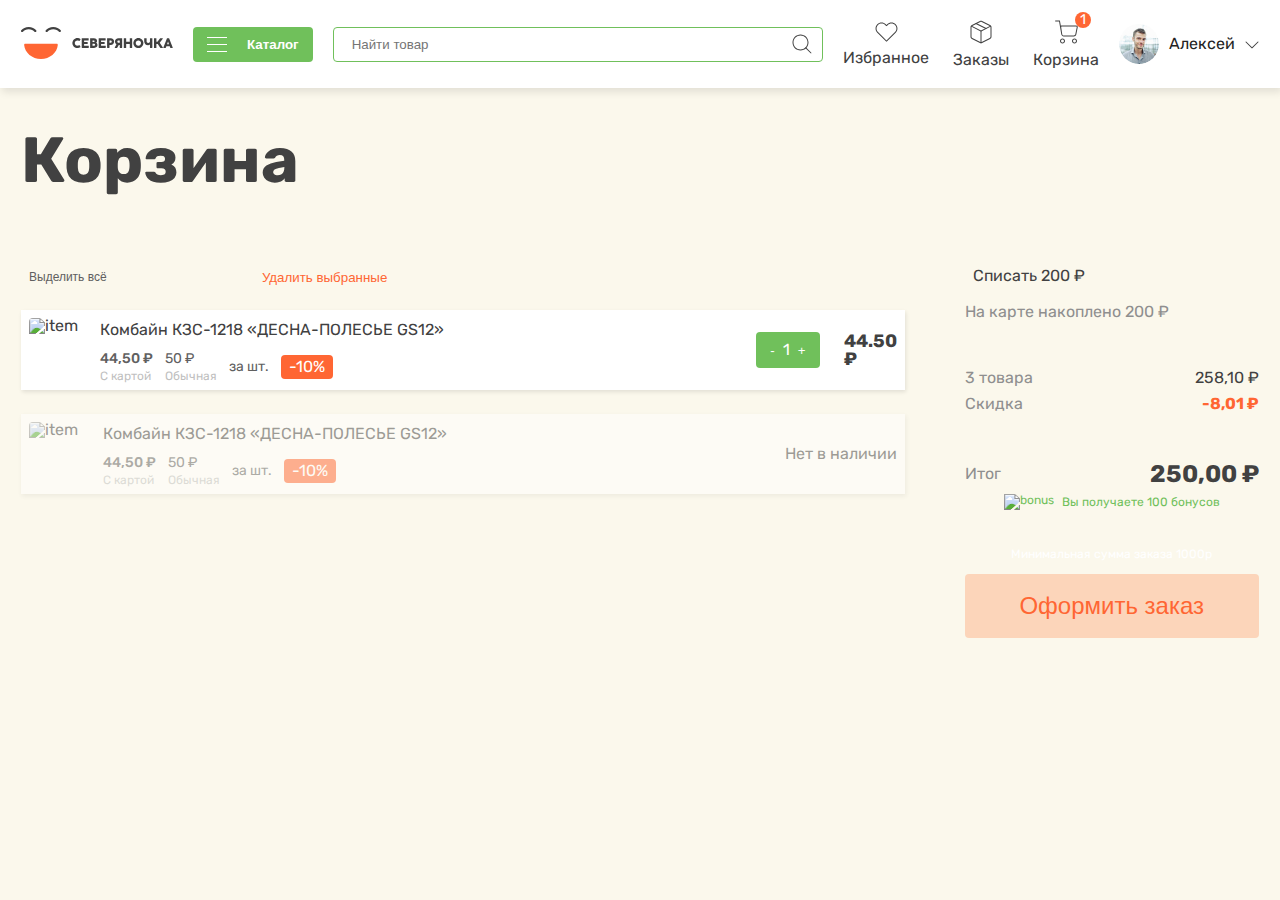
==== severyanochka-main/basket.html @ 19a885de "Add files via upload" ====
<!DOCTYPE html>
<html lang="en">
	<head>
		<meta charset="UTF-8" />
		<meta name="viewport" content="width=device-width, initial-scale=1.0" />
		<meta
			name="description"
			content="Северяночка. Магазин по доставке продуктов. Доставка от 1000₽ бесплатно"
		/>
		<meta
			name="keywords"
			content="северяночка, магазин, по доставке, продукты, доставка, от 1000₽, бесплатно"
		/>
		<link rel="stylesheet" href="./css/style.css" />
		<link rel="stylesheet" href="./css/cart.css" />
		<script
			src="https://api-maps.yandex.ru/2.1/?apikey=986d3b28-31ba-4d84-a902-6e0356fbd76c&lang=ru_RU"
			type="text/javascript"
		></script>
		<title>Северяночка</title>
	</head>
	<body>
		<div class="wrapper">
			<header class="header">
				<div class="container">
					<div class="header__body">
						<a href="index.html" class="header__logo">
							<img
								class="header__logo_big"
								src="img/logo.svg"
								alt="Северяночка"
							/>
							<img class="header__logo_small" src="img/icon.svg" alt=":)" />
						</a>
						<!-- Каталог -->
						<div data-spollers class="header__catalog catalog">
							<button data-spoller class="catalog__button button" type="button">
								<div class="burger">
									<span class="burger__line burger__line--top"></span
									><span class="burger__line burger__line--middle"></span
									><span class="burger__line burger__line--bottom"></span>
								</div>
								<span class="catalog__button_text">Каталог</span>
							</button>
							<ul class="catalog__list">
								<li class="catalog__item">
									<a href="#" class="catalog__link">Молоко</a>
								</li>
								<li class="catalog__item">
									<a href="#" class="catalog__link">Молоко</a>
								</li>
								<li class="catalog__item">
									<a href="#" class="catalog__link">Молоко</a>
								</li>
								<li class="catalog__item">
									<a href="#" class="catalog__link">Молоко</a>
								</li>
								<li class="catalog__item">
									<a href="#" class="catalog__link">Молоко</a>
								</li>
								<li class="catalog__item">
									<a href="#" class="catalog__link">Молоко</a>
								</li>
								<li class="catalog__item">
									<a href="#" class="catalog__link">Молоко</a>
								</li>
								<li class="catalog__item">
									<a href="#" class="catalog__link">Молоко</a>
								</li>
								<li class="catalog__item">
									<a href="#" class="catalog__link">Молоко</a>
								</li>
								<li class="catalog__item">
									<a href="#" class="catalog__link">Молоко</a>
								</li>
								<li class="catalog__item">
									<a href="#" class="catalog__link">Молоко</a>
								</li>
								<li class="catalog__item">
									<a href="#" class="catalog__link">Молоко</a>
								</li>
								<li class="catalog__item">
									<a href="#" class="catalog__link">Молоко</a>
								</li>
								<li class="catalog__item">
									<a href="#" class="catalog__link">Молоко</a>
								</li>
							</ul>
						</div>
						<!--  -->

						<!-- Поиск -->
						<form action="#" method="get" class="header__search search field">
							<input
								autocomplete="off"
								type="text"
								name="term"
								placeholder="Найти товар"
								class="search__field"
							/>
							<button class="search__button" type="submit">
								<img src="img/icons/search.svg" alt="Поиск" />
							</button>

							<ul class="search__list"></ul>
						</form>
						<!--  -->

						<!-- Actions -->
						<div class="header__actions actions">
							<ul class="actions__list">
								<li class="actions__item">
									<a href="#" class="actions__link">
										<img src="img/icons/actions/01.svg" alt="01" />
										<span class="actions__text">Избранное</span></a
									>
								</li>
								<li class="actions__item">
									<a href="#" class="actions__link">
										<img src="img/icons/actions/02.svg" alt="02" />
										<span class="actions__text">Заказы</span></a
									>
								</li>
								<li data-count="1" class="actions__item">
									<a href="#" class="actions__link">
										<img src="img/icons/actions/03.svg" alt="03" />
										<span class="actions__text">Корзина</span></a
									>
								</li>
							</ul>
						</div>
						<!--  -->

						<!-- Личный кабинет (ЛК) -->
						<div data-spollers class="header__account account">
							<div class="account__body" data-spoller>
								<img
									src="img/avatar.jpg"
									alt="avatar"
									class="account__avatar"
								/>
								<div class="account__info">
									<div class="account__name">Алексей</div>
									<button class="account__button" type="button">
										<img src="img/icons/arrow-down.svg" alt="arrow-down" />
									</button>
								</div>
							</div>
							<ul class="account__list">
								<li class="account__item">
									<a href="#" class="account__link">Панель управления</a>
								</li>
								<li class="account__item">
									<a href="#" class="account__link">Уведомления</a>
								</li>
								<li class="account__item">
									<a href="#" class="account__link">Выйти</a>
								</li>
							</ul>
						</div>
						<!--  -->
					</div>
				</div>
			</header>
			<main class="page">
				<section class="page__cart cart">
					<div class="container">
						<h1 class="cart__title">Корзина</h1>
						<div class="cart__body">
							<div class="cart__block">
								<ul class="cart__controls">
									<li class="cart__control">
										<button type="button" class="cart__select">
											<div class="button-icon minus active"></div>
											<span>Выделить всё</span>
										</button>
									</li>
									<li class="cart__control">
										<button type="button" class="cart__delete">
											Удалить выбранные
										</button>
									</li>
								</ul>
								<div class="cart__items">
									<article class="cart__item item-cart">
										<button
											class="item-cart__selector button-icon active"
										></button>
										<img
											class="item-cart__image"
											src="img/cart/01.png"
											alt="item"
										/>
										<div class="item-cart__body">
											<h3 class="item-cart__title">
												Комбайн КЗС-1218 «ДЕСНА-ПОЛЕСЬЕ GS12»
											</h3>
											<div class="item-cart__info">
												<div
													data-price-with-card="44,50"
													class="item-cart__price-with-card"
												>
													<span> 44,50 ₽ </span>
													<span> С картой </span>
												</div>
												<div
													data-price-without-card="50"
													class="item-cart__price-without-card"
												>
													<span> 50 ₽ </span>
													<span> Обычная </span>
												</div>

												<span> за шт. </span>
												<div
													class="item-cart__discount"
													data-discount="-10%"
												></div>
											</div>
										</div>
										<div class="item-cart__actions">
											<div class="item-cart__counter button">
												<button
													type="button"
													class="item-cart__counter-btn item-cart__counter-reduce"
												>
													-
												</button>
												<span
													data-counter="1"
													class="item-cart__counter-value"
												></span>
												<button
													type="button"
													class="item-cart__counter-btn item-cart__counter-increase"
												>
													+
												</button>
											</div>
											<!-- В JavaScript будет идти автоматический расчёт -->
											<div class="item-cart__price">₽</div>
										</div>
									</article>
									<article class="cart__item item-cart out-of-stock">
										<button class="item-cart__selector button-icon"></button>
										<img
											class="item-cart__image"
											src="img/cart/01.png"
											alt="item"
										/>
										<div class="item-cart__body">
											<h3 class="item-cart__title">
												Комбайн КЗС-1218 «ДЕСНА-ПОЛЕСЬЕ GS12»
											</h3>
											<div class="item-cart__info">
												<div
													data-price-with-card="44,50"
													class="item-cart__price-with-card"
												>
													<span> 44,50 ₽ </span>
													<span> С картой </span>
												</div>
												<div
													data-price-without-card="50"
													class="item-cart__price-without-card"
												>
													<span> 50 ₽ </span>
													<span> Обычная </span>
												</div>

												<span> за шт. </span>
												<div
													class="item-cart__discount"
													data-discount="-10%"
												></div>
											</div>
										</div>
										<div class="item-cart__actions">
											<div class="item-cart__out-of-stock">Нет в наличии</div>
										</div>
									</article>
								</div>
							</div>

							<form method="get" class="cart__control control-cart">
								<div class="control-cart__bonus">
									<div class="control-cart__agree">
										<div class="switch"></div>

										<span> Списать 200 ₽ </span>

									</div>
									<div class="control-cart__capital">
										На карте накоплено 200 ₽
									</div>
									
								</div>

								<div class="control-cart__calc">
									<ul class="control-cart__list">
										<li class="control-cart__item">
											<span class="control-cart__item-title">3 товара</span>
											<span class="control-cart__item-value">258,10 ₽ </span>
										</li>
										<li class="control-cart__item">
											<span class="control-cart__item-title">Скидка</span>
											<span
												class="control-cart__item-value control-cart__item-value--highlighted"
												>-8,01 ₽
											</span>
										</li>
									</ul>
								</div>
								<div class="control-cart__result">
									<div class="control-cart__amount">
										<div class="control-cart__amount-title">Итог</div>
										<div class="control-cart__amount-value">250,00 ₽</div>
									</div>
									<div class="control-cart__getting-bonus">
										<img src="img/icons/cart/bonus.svg" alt="bonus" />
										Вы получаете 100 бонусов
									</div>
									<div class="control-cart__alert">
										Минимальная сумма заказа 1000р
									</div>
									<button class="control-cart__button" type="submit">
										Оформить заказ
									</button>
								</div>
							</form>
						</div>
					</div>
				</section>
			</main>

			<!-- Мобильная навигация -->
			<nav class="mobile-navbar actions">
				<div class="mobile-navbar__wrapper">
					<a href="#" class="mobile-navbar__link">
						<img src="img/icons/actions/burger.svg" alt="Каталог" />
						<span class="actions__text">Каталог</span></a
					>
					<a href="#" class="mobile-navbar__link">
						<img src="img/icons/actions/01.svg" alt="01" />
						<span class="actions__text">Избранное</span></a
					>
					<a href="#" class="mobile-navbar__link">
						<img src="img/icons/actions/02.svg" alt="02" />
						<span class="actions__text">Заказы</span></a
					>
					<a href="#" class="mobile-navbar__link">
						<img src="img/icons/actions/03.svg" alt="03" />
						<span class="actions__text">Корзина</span></a
					>
					<button
						class="mobile-navbar__link mobile-navbar__account"
						type="button"
					>
						<img src="img/avatar.jpg" alt="avatar" class="account__avatar" />
					</button>
				</div>
			</nav>
		</div>
		<script src="./js/main.js" type="module"></script>
		<script src="./js/search.js" type="module"></script>
		<script src="./js/maps.js" type="module"></script>
		<script src="./js/products.js" type="module"></script>
		<script src="./js/cart.js" type="module"></script>
	</body>
</html>
---- severyanochka-main/css/style.css ----
/* Шрифт */
@import url("https://fonts.googleapis.com/css2?family=Rubik:ital,wght@0,300..900;1,300..900&display=swap");

@import "./variables.css";
@import "./nullstyles.css";
@import "./header.css";
@import "./mobile-navbar.css";
@import "./primitives/index.css";
@import "./home-sections/product.css";
@import "./home-sections/products.css";
@import "./footer.css";
@import "./articles.css";
@import "./search.css";
@import "./catalog.css";

html,
body {
  width: 100%;
  height: 100%;
  font-family: Rubik;
}

.container {
  max-width: calc(var(--container) + (var(--padding) * 2));
  margin: 0 auto;
  padding: 0 var(--padding);
}

body {
  background: var(--background);
  color: var(--foreground);
  font-family: var(--font);
  font-size: var(--default-size);
}

.button {
  background-color: var(--green);
  color: var(--white);
  border-radius: 4px;
  padding: 10px 14px;
}
.button-outline {
  background-color: transparent;
  color: var(--green);
  border: 1px solid var(--green);
  transition: all 0.3s;
}
.button-outline:hover {
  background-color: var(--primary);
  color: var(--white);
  border: 1px solid var(--primary);
}

.field {
  border: 1px solid var(--green);
  color: var(--gray);
  border-radius: 4px;
  padding: 8px 16px;
}

.title {
  font-size: 36px;
  font-weight: 700;
  line-height: 54px;
}

.swiper {
  width: min(var(--container), 100vw);
  overflow: hidden;
}

.page-section {
  padding-top: 80px;
}
---- severyanochka-main/css/cart.css ----
.page__cart {
}

.cart {
}

.container {
}

.cart__title {
	font-weight: 700;
	font-size: 64px;
	line-height: 150%;
	margin-top: 24px;
	margin-bottom: 60px;
}

.cart__body {
	display: flex;
	gap: 60px;
}

.cart__block {
	flex: 0 1 75%;
}

.cart__controls {
	display: flex;
	align-items: center;
	gap: 20px;
	margin-bottom: 24px;
}

.cart__control {
	flex: 0 1 25%;
}

.cart__select {
	font-weight: 400;
	font-size: 12px;
	line-height: 150%;
	color: var(--light-foreground);
	display: flex;
	align-items: center;
	gap: 8px;
}

.cart__delete {
	color: #ff6633;
}

.cart__items {
	display: flex;
	gap: 24px;
	flex-direction: column;
}

.cart__item {
}

.item-cart {
	position: relative;
	box-shadow: 1px 2px 4px 0px #0000001a;
	background-color: #fff;
	padding: 8px;
	display: flex;
	gap: 12px;
}
.item-cart.out-of-stock {
	opacity: 0.5;
}

.item-cart__selector {
	position: absolute;
	top: -8px;
	left: 8px;
}

.item-cart__image {
	width: 80px;
	height: 60px;
	object-fit: cover;
	border-radius: 4px;
}

.item-cart__body {
	width: 100%;
}

.item-cart__title {
	font-weight: 400;
	font-size: 16px;
	line-height: 150%;
	margin-bottom: 10px;
}

.item-cart__info {
	display: flex;
	align-items: center;
	gap: 12px;
	color: var(--light-foreground);
	font-size: 14px;
}

.item-cart__price-with-card {
	display: flex;
	flex-direction: column;
	gap: 4px;
}
.item-cart__price-with-card span:nth-child(1) {
	font-weight: 500;
}
.item-cart__price-with-card span:nth-child(2) {
	font-size: 12px;
	color: var(--less-light);
}
.item-cart__price-without-card {
	display: flex;
	flex-direction: column;
	gap: 4px;
}
.item-cart__price-without-card span:nth-child(2) {
	font-size: 12px;
	color: var(--less-light);
}

.item-cart__discount {
	padding: 4px 8px;
	background-color: var(--primary);
	border-radius: 4px;
	display: flex;
	align-items: center;
	justify-content: center;
}
.item-cart__discount:before {
	content: attr(data-discount);
	font-size: 16px;
	color: var(--white);
}

.item-cart__actions {
	display: flex;
	align-items: center;
	gap: 24px;
}

.item-cart__counter {
	display: flex;
	align-items: center;
	gap: 8px;
}

.item-cart__counter {
	display: flex;
	align-items: center;
	gap: 8px;
}
.item-cart__counter-btn {
	color: var(--white);
}
.item-cart__counter-value:before {
	content: attr(data-counter);
	font-size: 16px;
	color: var(--white);
}

.item-cart__price {
	font-weight: 700;
	font-size: 18px;
}
.item-cart__out-of-stock {
	font-size: 16px;
	white-space: nowrap;
}
.control-cart {
	display: flex;
	flex-direction: column;
	gap: 50px;
}
.control-cart__bonus {
	display: flex;
	flex-direction: column;
	gap: 20px;
}

.control-cart__agree {
	display: flex;
	align-items: center;
	gap: 8px;
}

.control-cart__capital {
	color: var(--gray);
}

.control-cart__calc {
}

.control-cart__list {
	display: flex;
	flex-direction: column;
	gap: 10px;
}

.control-cart__item {
	display: flex;
	align-items: center;
	gap: 10px;
	width: 100%;
	justify-content: space-between;
}

.control-cart__item-title {
	color: var(--gray);
}

.control-cart__item-value {
}

.control-cart__item-value--highlighted {
	color: var(--primary);
	font-weight: 700;
}

.control-cart__result {
	display: inline-flex;
	flex-direction: column;
	gap: 8px;
}

.control-cart__amount {
	display: flex;
	align-items: center;
	gap: 10px;
	width: 100%;
	justify-content: space-between;
}

.control-cart__amount-title {
	color: var(--gray);
}

.control-cart__amount-value {
	font-weight: 700;
	font-size: 24px;
}

.control-cart__getting-bonus {
	color: var(--green);
	display: flex;
	align-items: center;
	gap: 8px;
	font-size: 12px;
	justify-content: center;
	margin-bottom: 24px;
}

.control-cart__alert {
	background-color: var(--error);
	padding: 3px 8px;
	border-radius: 4px;
	color: var(--white);
	font-size: 12px;
	line-height: 150%;
	text-align: center;
}

.control-cart__button {
	background-color: #fcd5ba;
	color: var(--primary);
	padding: 18px 16px;
	border-radius: 4px;
	font-size: 24px;
}
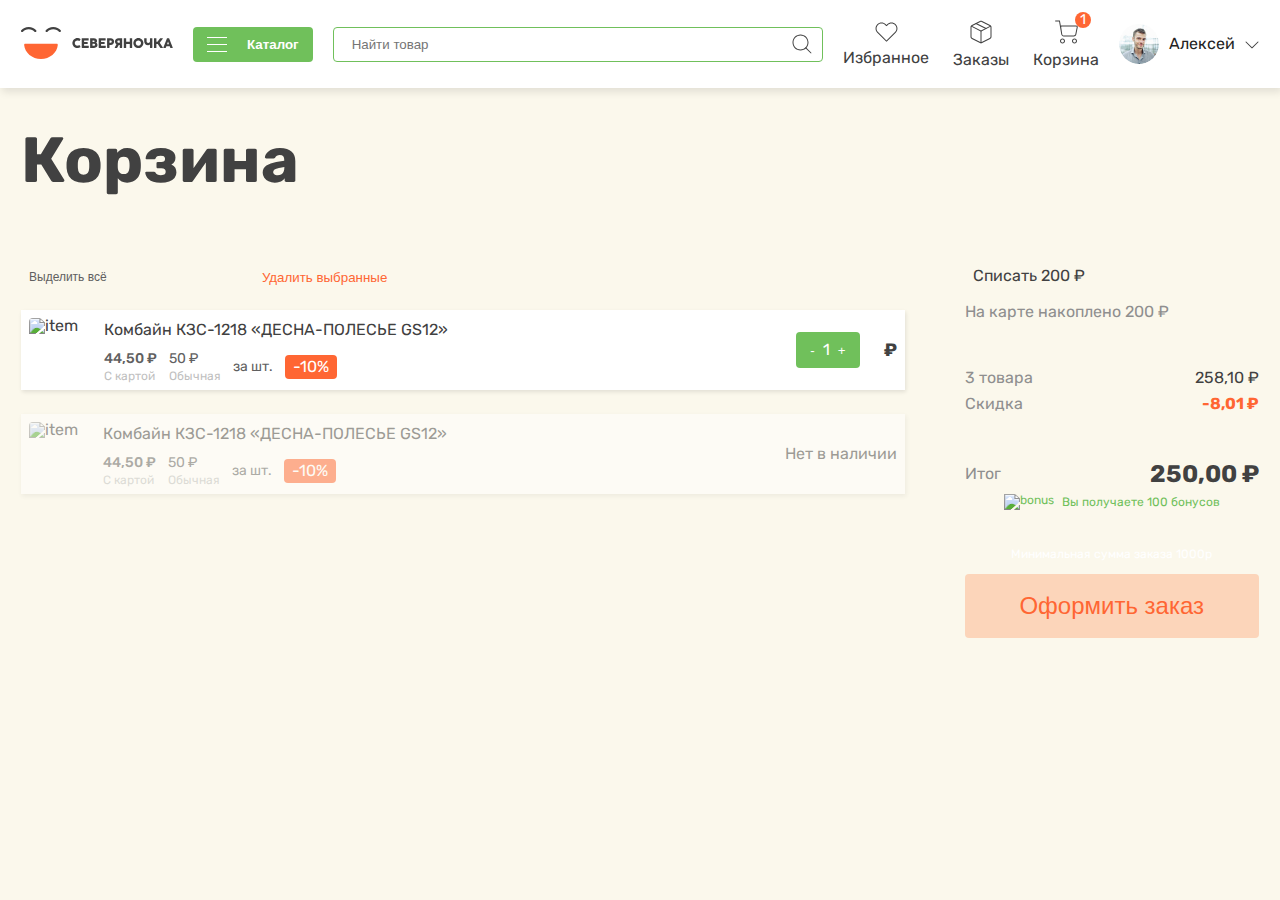
==== commit d8df52fb: "Add files via upload" ====
--- a/severyanochka-main/basket.html
+++ b/severyanochka-main/basket.html
@@ -293,7 +293,7 @@
 									<div class="control-cart__capital">
 										На карте накоплено 200 ₽
 									</div>
-									
+
 								</div>
 
 								<div class="control-cart__calc">
@@ -366,5 +366,6 @@
 		<script src="./js/maps.js" type="module"></script>
 		<script src="./js/products.js" type="module"></script>
 		<script src="./js/cart.js" type="module"></script>
+		<script src="./js/search.js" type="module"></script>
 	</body>
 </html>